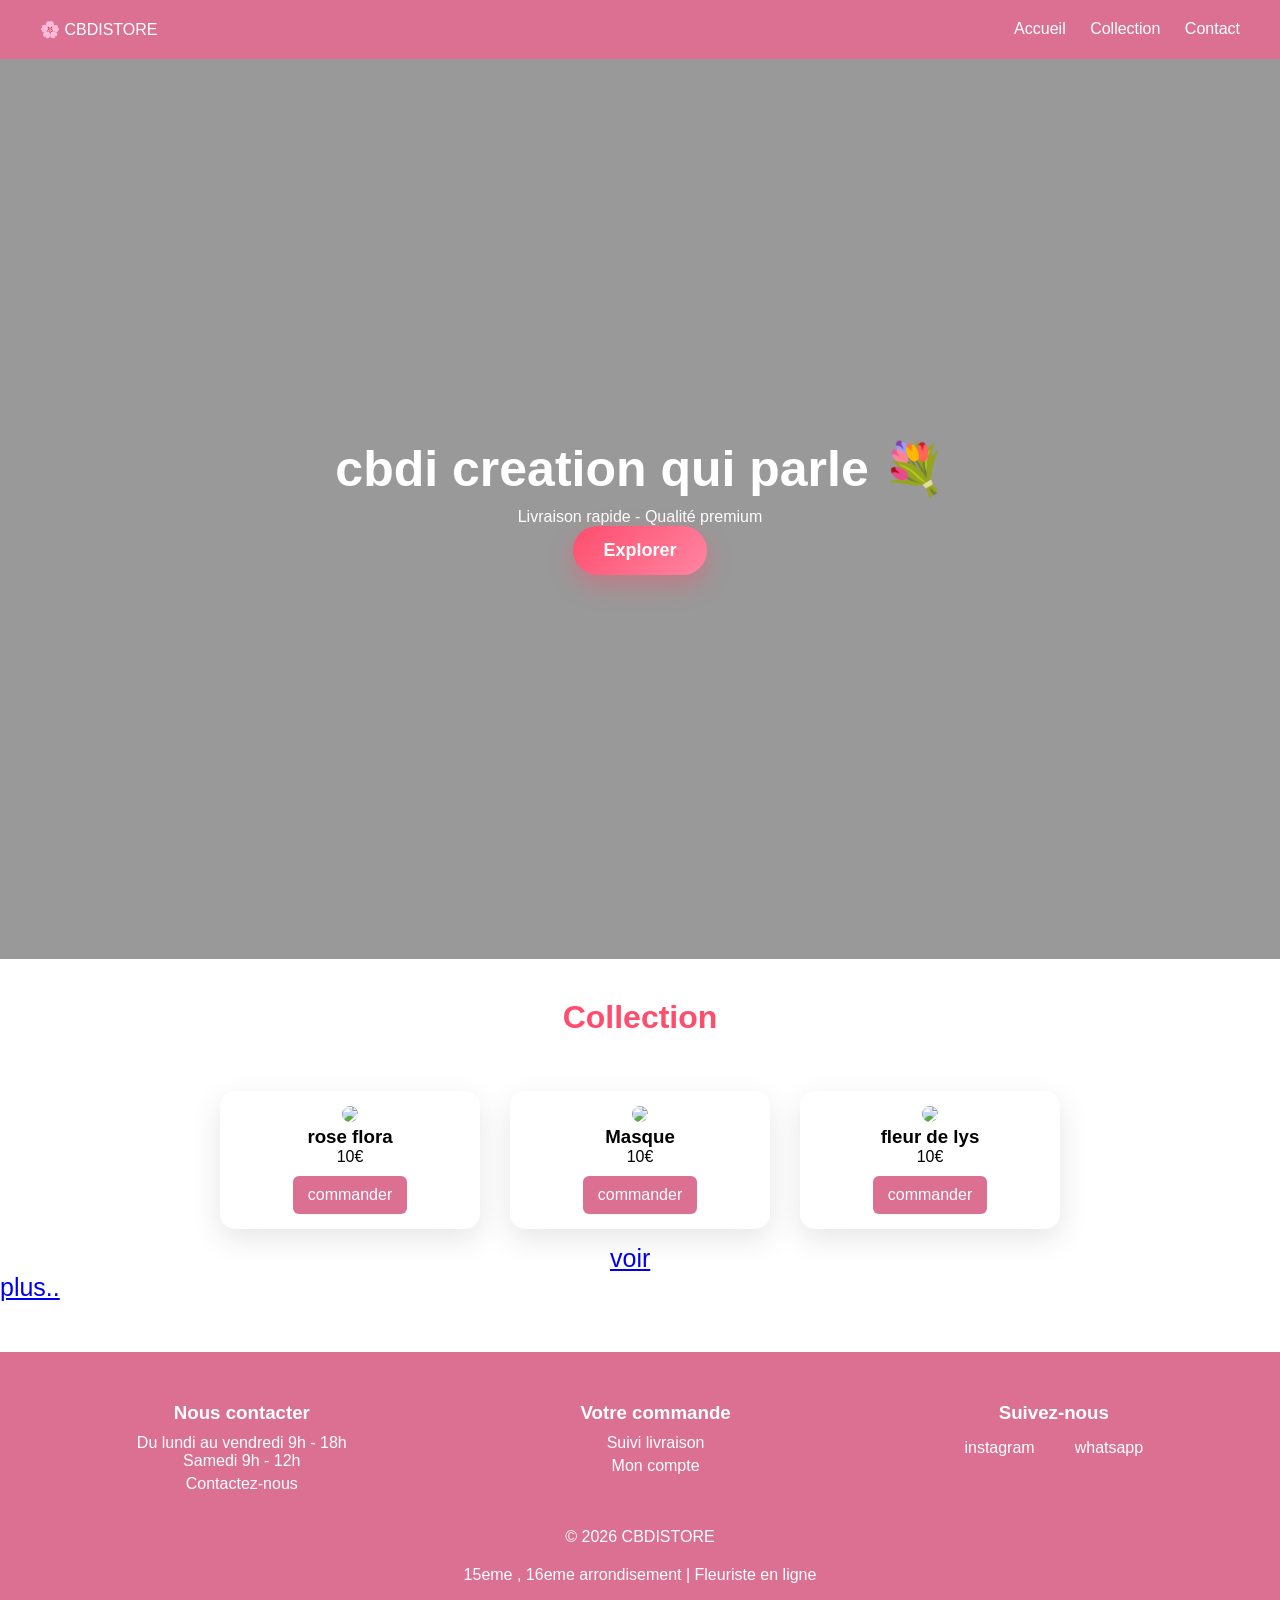
==== index.html @ 22379bab "Add files via upload" ====
<!DOCTYPE html>
<html lang="fr">
<head>
<link rel="icon" href="images/favicon.ico" type="image/x-icon"/>
<meta charset="UTF-8">
<meta name="viewport" content="width=device-width, initial-scale=1.0">
<title>CBDISTORE</title>
<link rel="stylesheet" href="bg.css">
</head>

<body>

<!-- 🌐 Navbar -->
<header class="navbar">
  <div class="logo">🌸 CBDISTORE</div>
  <nav>
    <a href="index.html">Accueil</a>
    <a href="collection.html">Collection</a>
    <a href="contact.html">Contact</a>
  </nav>
</header>

<!-- 🔥 Hero -->
<section class="hero">
  <div class="hero-content">
    <h1>cbdi creation qui parle 💐</h1>
    <p>Livraison rapide - Qualité premium</p>
    <a class="allo" href="collection.html">Explorer</a>
  </div>
</section>

<!-- 🛍️ Collection -->
<section id="collection">
  <h2 class="title">Collection</h2>

  <div class="grid">

    <div class="card">
      <img src="images/flower1.jpeg">
      <h3>rose flora</h3>
      <p>10€</p>
      <a class="btn"href="https://wa.me/+33753216157?text=Bonjour%20je%20veux%20commander"target="_blank">commander</a>
    </div>

    <div class="card">
      <img src="images/Masque1.jpeg" >
      <h3>Masque</h3>
      <p>10€</p>
    <a class="btn"href="https://wa.me/+33753216157?text=Bonjour%20je%20veux%20commander"target="_blank">commander</a>
    </div>

    <div class="card">
      <img src="images/flower3.jpeg">
      <h3>fleur de lys</h3>
      <p>10€</p>
    <a class="btn"href="https://wa.me/+33753216157?text=Bonjour%20je%20veux%20commander"target="_blank">commander</a>
    </div>

  </div>
</section>
    <a class="voirpls" href="collection.html">voir plus..</a>

<footer class="footer">

  <div class="footer-container">

    <!-- Contact -->
    <div class="footer-col">
      <h3>Nous contacter</h3>
      <p>Du lundi au vendredi 9h - 18h</p>
      <p>Samedi 9h - 12h</p>
      <a href="contact.html">Contactez-nous</a>
    </div>

    <!-- Commande -->
    <div class="footer-col">
      <h3>Votre commande</h3>
      <a href="#">Suivi livraison</a>
      <a href="index.html">Mon compte</a>
    </div>

    <!-- Social -->
    <div class="footer-col">
      <h3>Suivez-nous</h3>

      <div class="icons">
        <a href="https://www.instagram.com/cbdi_creation" target="_blank">instagram</a>
        <a href="https://wa.me/+33753216157" target="_blank">whatsapp</a>
      </div>

    </div>

  </div>

  <p class="copy">© 2026 CBDISTORE</p>
  <p class="copy" >15eme , 16eme arrondisement | Fleuriste en ligne</p>

</footer>

</div>
</body>
</html>
---- bg.css ----
/* RESET */
* {
  margin: 0;
  padding: 0;
  box-sizing: border-box;
  font-family: 'Arial';
}
/* NAVBAR */
.navbar {
  display: flex;
  justify-content: space-between;
  padding: 20px 40px;
  background: palevioletred;
  color: white;
  position: sticky;
  width: 100%;
  backdrop-filter: blur(10px);
  animation: slideDown 1s ease;
  z-index: 1000;
}

.navbar a {
  color: white;
  margin-left: 20px;
  text-decoration: none;
  transition: 0.3s;
}

.navbar a:hover {
  color: blue;
}

/* HERO */
.hero {
  height: 100vh;
  background: linear-gradient(rgba(0,0,0,0.4),rgba(0,0,0,0.4)),
  url("images/flower\ fond\ decran.jpeg") center/cover;
  display: flex;
  justify-content: center;
  align-items: center;
  text-align: center;
  color: white;
}

.hero-content {
  animation: fadeUp 1.5s ease;
}

.hero h1 {
  font-size: 50px;
  margin-bottom: 10px;
}

.btn {
  display: inline-block;
  background: palevioletred;
  color: white;
  padding: 10px 15px;
  border-radius: 6px;
  text-decoration: none;
  margin-top: 10px;
  transition: 0.3s;
}

.btn:hover {
  background:pink;
  transform: scale(1.05);
}

.btn:hover {
  transform: scale(1.1);
}

/* TITLE */
.title {
  text-align: center;
  font-size: 32px;
  margin: 40px 0;
  color: #ff4d6d;
}

/* GRID */
.grid {
  display: flex;
  justify-content: center;
  flex-wrap: wrap;
}

/* CARD */
.card {
  background: white;
  margin: 15px;
  width: 260px;
  padding: 15px;
  border-radius: 15px;
  text-align: center;
  box-shadow: 0 10px 30px rgba(0,0,0,0.1);
  transition: 0.4s;
}

.card:hover {
  transform: translateY(-10px);
}

.card img {
  width: 100%;
  border-radius: 10px;
}
/* BUTTON */
button {
  background: #25D366;
  border: none;
  padding: 10px;
  color: white;
  border-radius: 8px;
  margin-top: 10px;
  cursor: pointer;
  transition: 0.3s;
}


/* FOOTER */
footer {
  text-align: center;
  padding: 20px;
  margin-top: 50px;
  background: #111;
  color: white;
}

/* ANIMATIONS */
@keyframes fadeUp {
  from {
    opacity: 0;
    transform: translateY(40px);
  }
  to {
    opacity: 1;
    transform: translateY(0);
  }
}

@keyframes slideDown {
  from {
    transform: translateY(-80px);
    opacity: 0;
  }
  to {
    transform: translateY(0);
    opacity: 1;
  }
}
.allo {
    position: relative;
    display: inline-block;
    padding: 14px 30px;
    background: linear-gradient(135deg, #ff4d6d, #ff85a2);
    color: white;
    font-size: 18px;
    font-weight: bold;
    border-radius: 50px;
    text-decoration: none;
    overflow: hidden;
    box-shadow: 0 10px 25px rgba(255,77,109,0.4);
    transition: 0.3s;
}
.allo::before {
    content: "";
    position: absolute;
    top: 0;
    left: -75%;
    width: 50%;
    height: 100%;
    background: rgba(255,255,255,0.4);
    transform: skewX(-25deg);
}
.allo:hover::before {
    animation: shine 0.8s;
}

@keyframes shine {
    100% {
        left: 125%;
    }
}
.voirpls {
     text-align: center;
  font-size: 25px;
  margin: 610px;
  animation: fadeUp 1s ease
}
.footer {
  background: palevioletred;
  padding: 40px 20px;
}

.footer-container {
  display: flex;
  justify-content: space-around;
  flex-wrap: wrap;
}

.footer-col {
  max-width: 250px;
  margin: 10px;
}

.footer-col h3 {
  margin-bottom: 10px;
  color:white;
}

.footer-col a {
  display: block;
  color: white;
  text-decoration: none;
  margin: 5px 0;
  transition: 0.3s;
}

.footer-col a:hover {
  color: #ff4d6d;
}

/* Icons */
.icons {
  display: flex;
  gap: 40px;
  margin-top: 10px;
}
.icons a:hover {
  color: #ff4d6d;
}

/* Copy */
.copy {
  text-align: center;
  margin-top: 20px;
  color :white ;
}
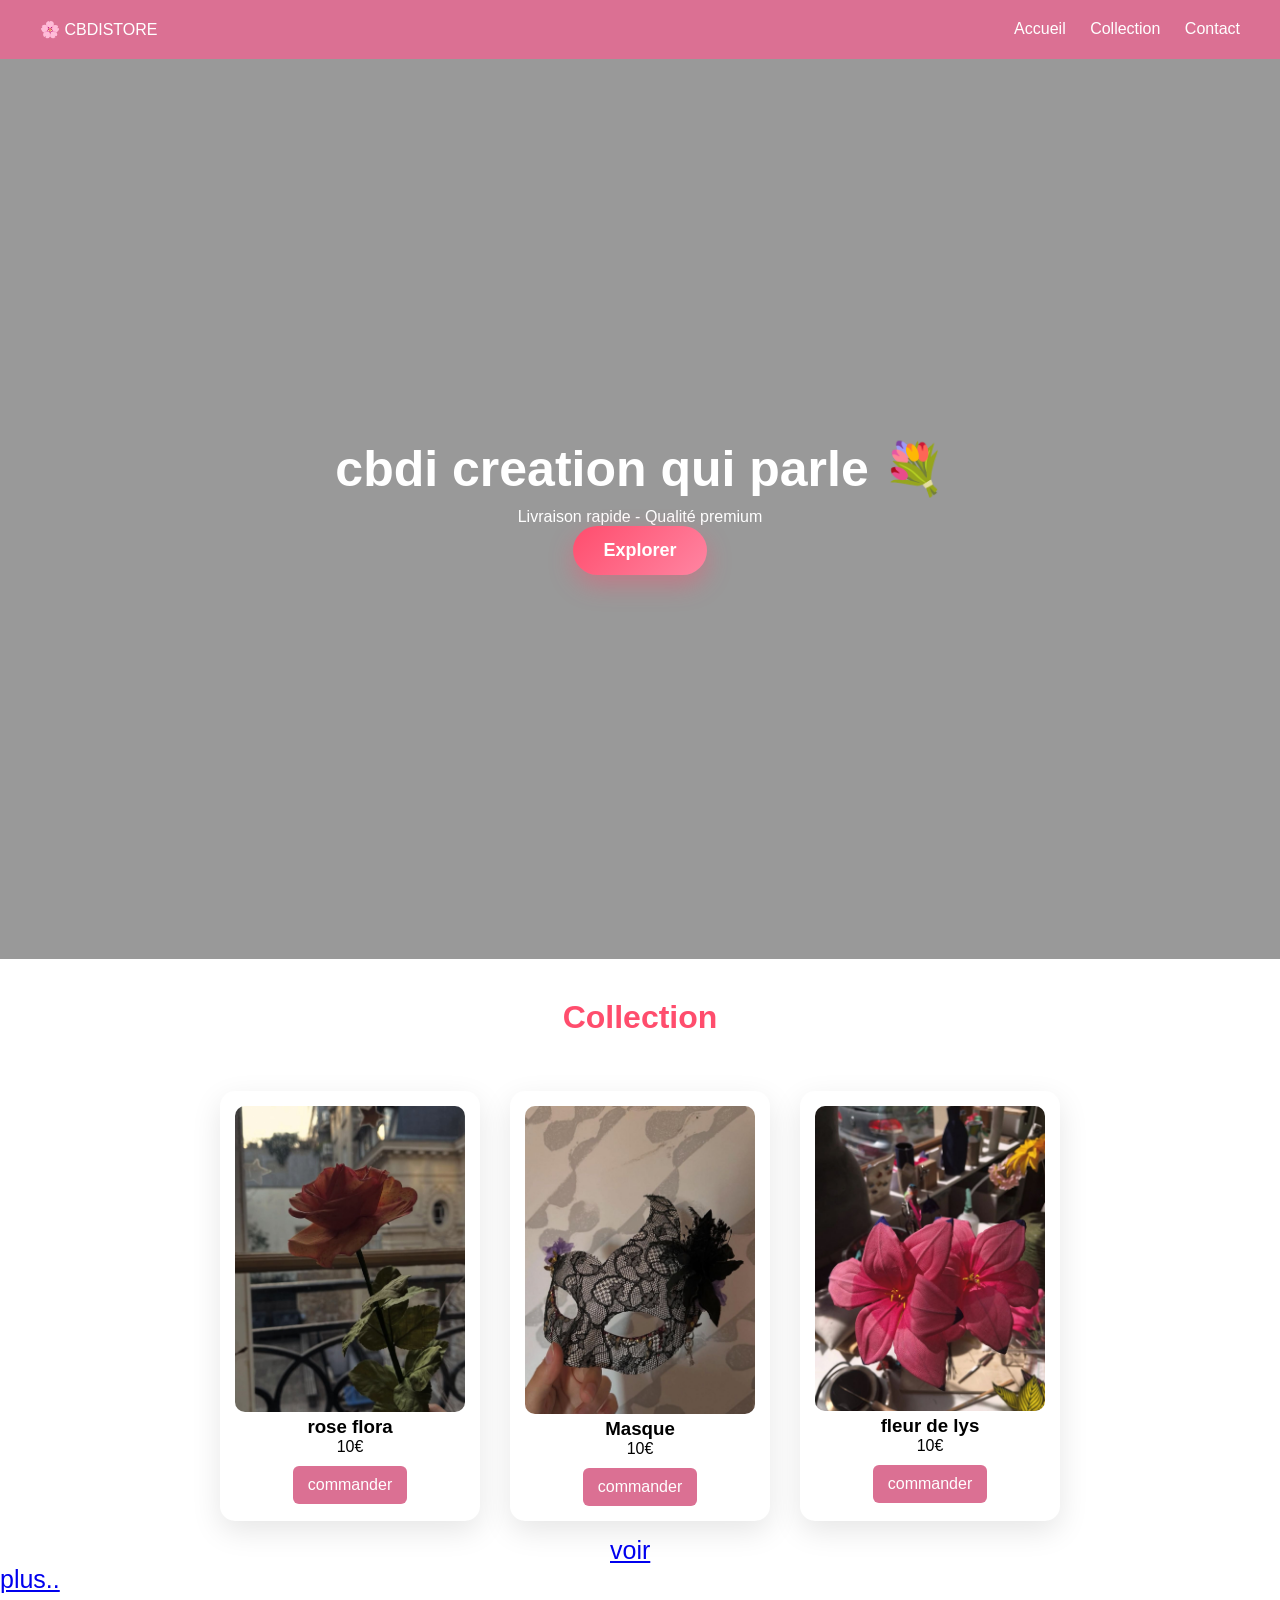
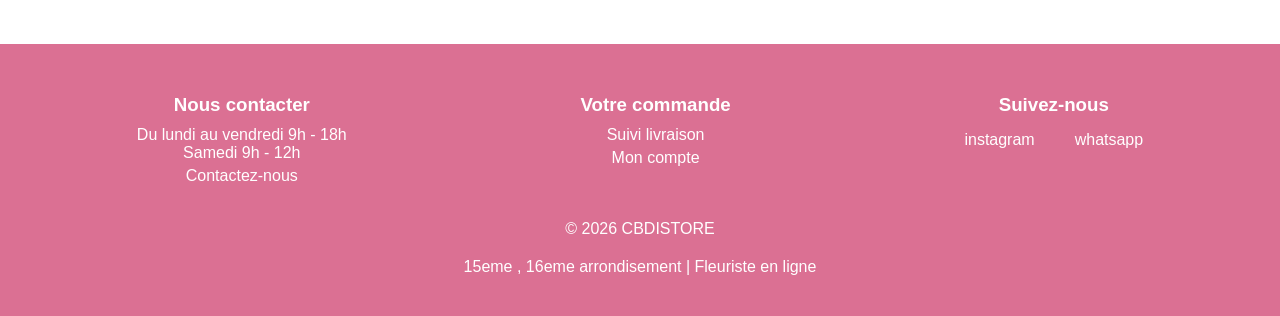
==== commit 4a86478b: "Update index.html" ====
--- a/index.html
+++ b/index.html
@@ -36,21 +36,21 @@
   <div class="grid">
 
     <div class="card">
-      <img src="images/flower1.jpeg">
+      <img src="flower1.jpeg">
       <h3>rose flora</h3>
       <p>10€</p>
       <a class="btn"href="https://wa.me/+33753216157?text=Bonjour%20je%20veux%20commander"target="_blank">commander</a>
     </div>
 
     <div class="card">
-      <img src="images/Masque1.jpeg" >
+      <img src="Masque1.jpeg" >
       <h3>Masque</h3>
       <p>10€</p>
     <a class="btn"href="https://wa.me/+33753216157?text=Bonjour%20je%20veux%20commander"target="_blank">commander</a>
     </div>
 
     <div class="card">
-      <img src="images/flower3.jpeg">
+      <img src="flower3.jpeg">
       <h3>fleur de lys</h3>
       <p>10€</p>
     <a class="btn"href="https://wa.me/+33753216157?text=Bonjour%20je%20veux%20commander"target="_blank">commander</a>
@@ -99,4 +99,4 @@
 
 </div>
 </body>
-</html>+</html>
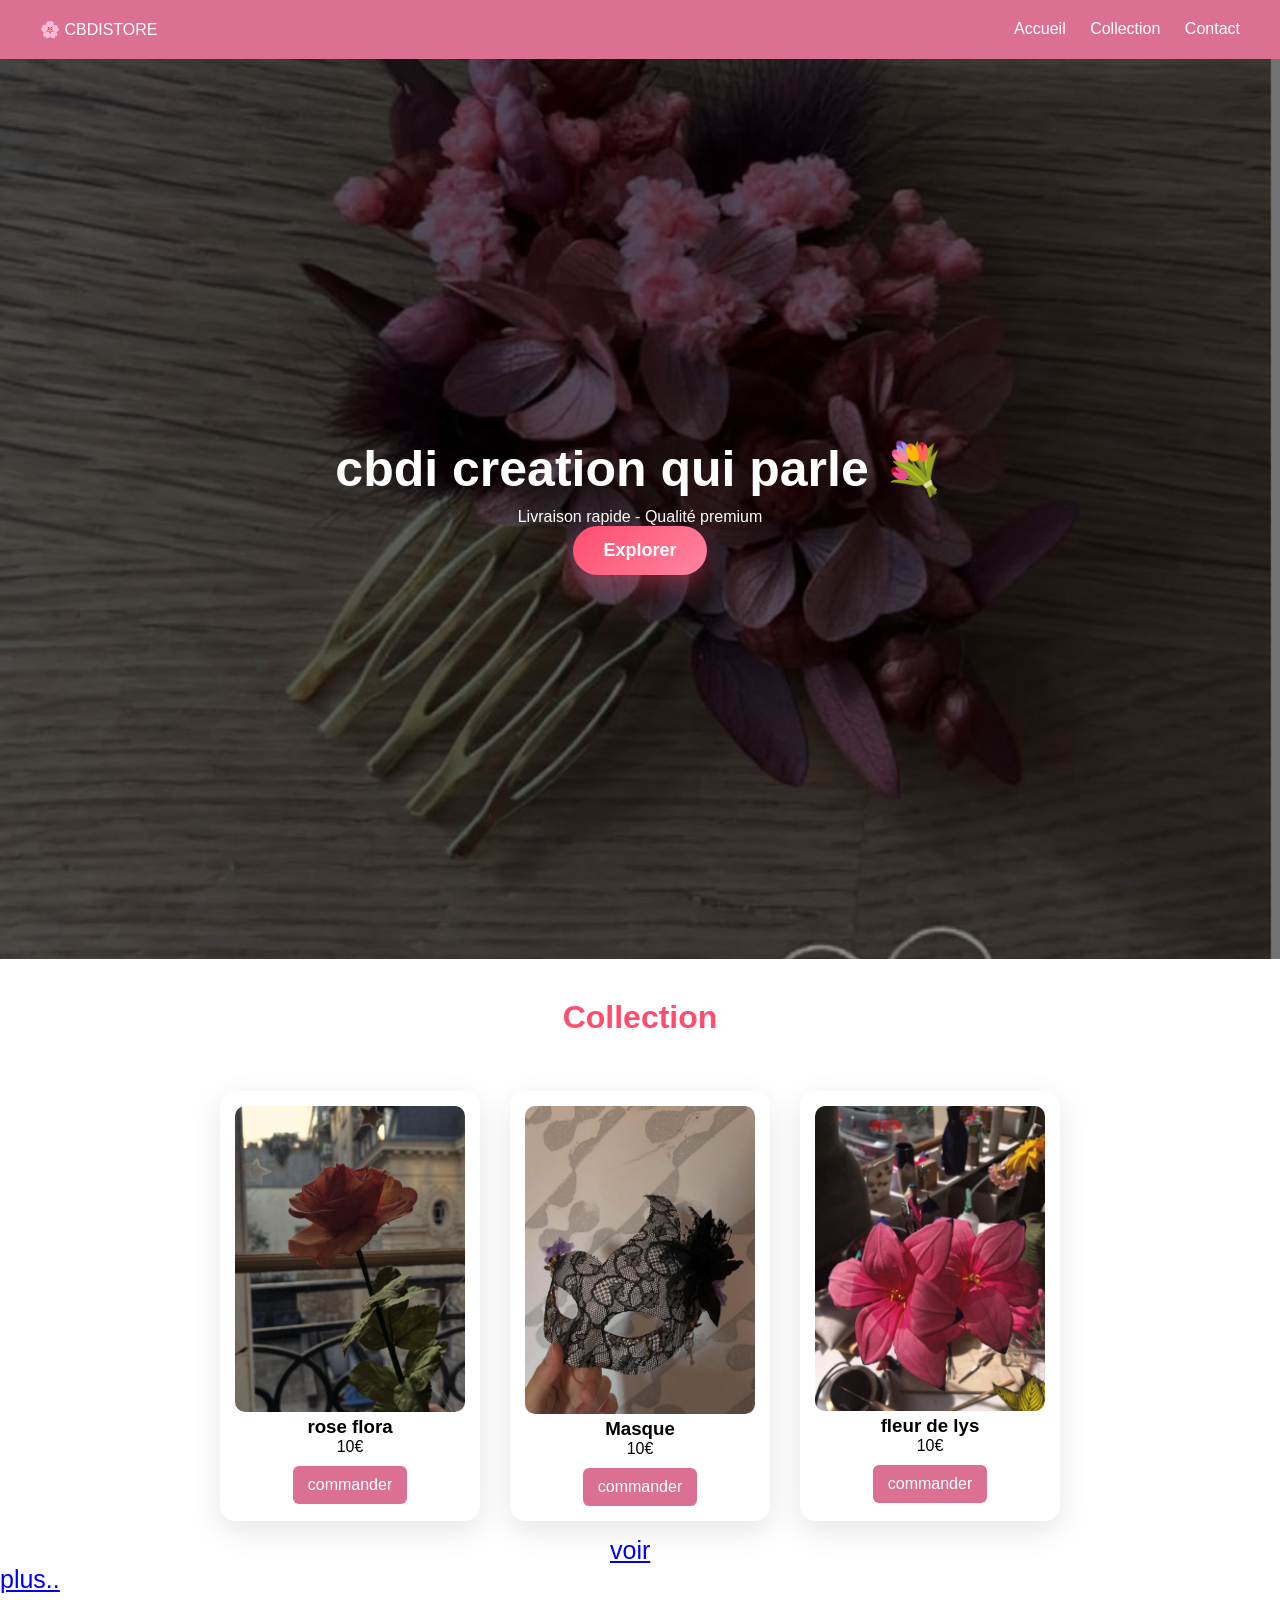
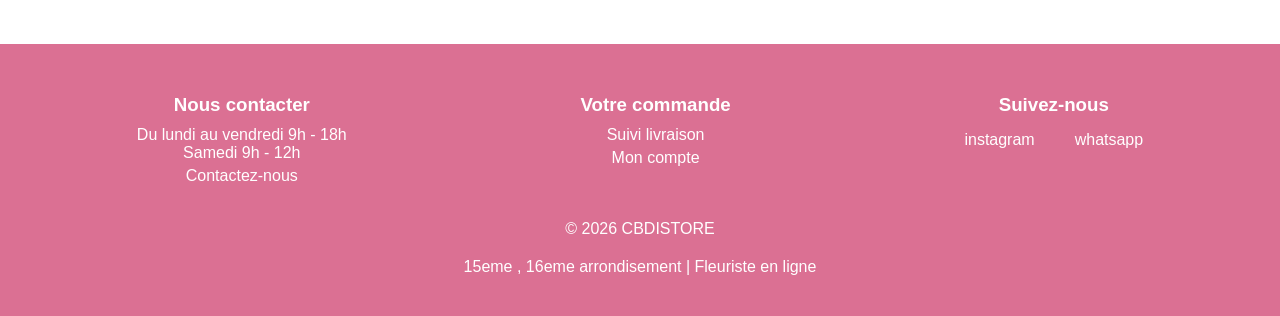
==== commit d5775765: "Update index.html" ====
--- a/index.html
+++ b/index.html
@@ -1,7 +1,7 @@
 <!DOCTYPE html>
 <html lang="fr">
 <head>
-<link rel="icon" href="images/favicon.ico" type="image/x-icon"/>
+<link rel="icon" href="favicon.ico" type="image/x-icon"/>
 <meta charset="UTF-8">
 <meta name="viewport" content="width=device-width, initial-scale=1.0">
 <title>CBDISTORE</title>
--- a/bg.css
+++ b/bg.css
@@ -34,7 +34,7 @@
 .hero {
   height: 100vh;
   background: linear-gradient(rgba(0,0,0,0.4),rgba(0,0,0,0.4)),
-  url("images/flower\ fond\ decran.jpeg") center/cover;
+  url("flower\ fond\ decran.jpeg") center/cover;
   display: flex;
   justify-content: center;
   align-items: center;
@@ -237,4 +237,4 @@
   text-align: center;
   margin-top: 20px;
   color :white ;
-}+}
